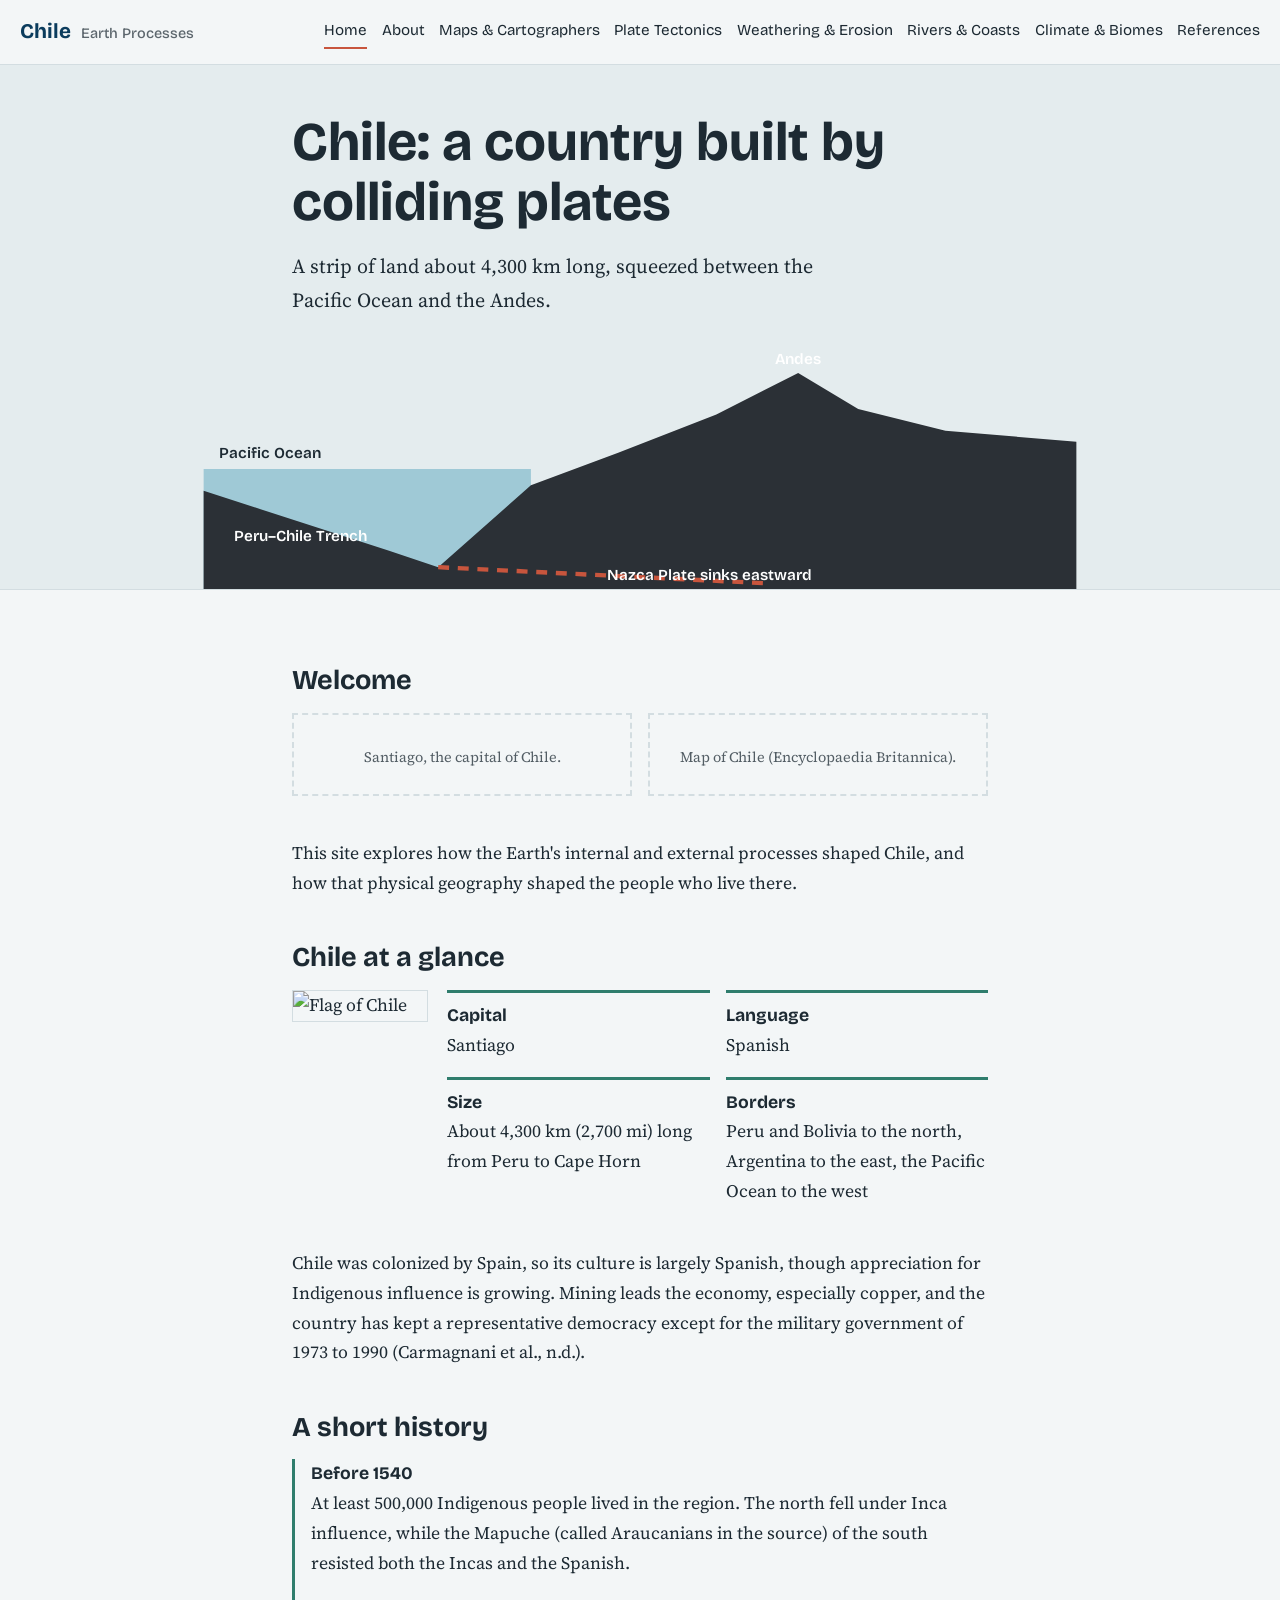
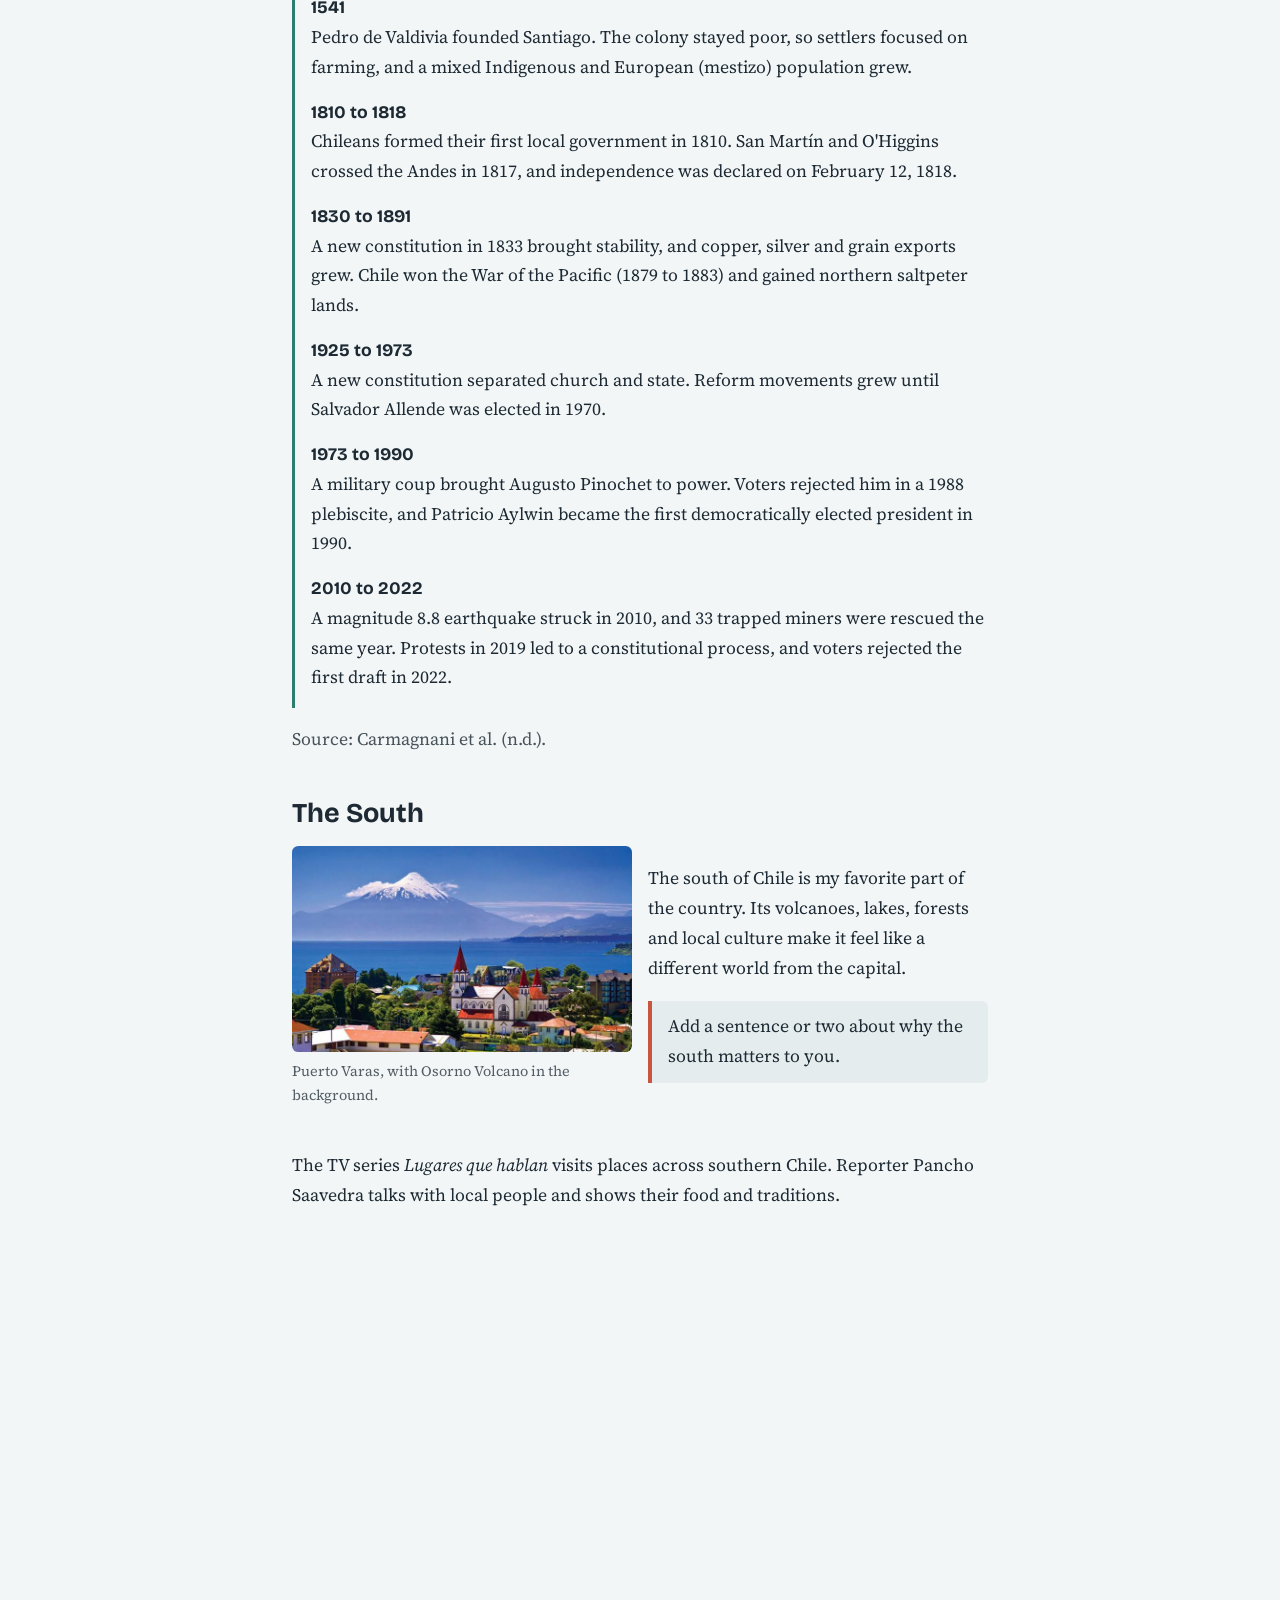
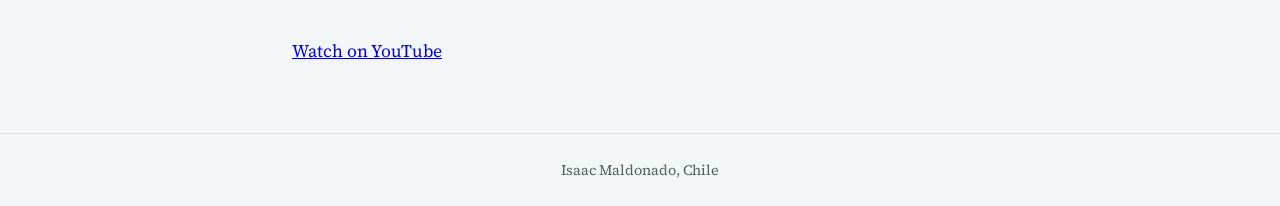
==== index.html @ 99be7ba7 "page created" ====
<!DOCTYPE html>
<html lang="en"><head><meta charset="utf-8">
<meta name="viewport" content="width=device-width, initial-scale=1">
<title>Home | Chile: Earth Processes</title>
<link rel="preconnect" href="https://fonts.googleapis.com"><link rel="preconnect" href="https://fonts.gstatic.com" crossorigin>
<link href="https://fonts.googleapis.com/css2?family=Bricolage+Grotesque:wght@500;700&family=Source+Serif+4:ital,wght@0,400;0,600;1,400&display=swap" rel="stylesheet">
<link rel="stylesheet" href="style.css"></head>
<body>
<header class="top"><a class="brand" href="index.html">Chile<span>Earth Processes</span></a>
<button class="menu" aria-expanded="false" aria-controls="nav">Menu</button>
<nav id="nav"><a href="index.html" aria-current="page">Home</a><a href="about.html">About</a><a href="maps.html">Maps & Cartographers</a><a href="tectonics.html">Plate Tectonics</a><a href="erosion.html">Weathering & Erosion</a><a href="fluvial.html">Rivers & Coasts</a><a href="climate.html">Climate & Biomes</a><a href="references.html">References</a></nav></header>
<div class="hero"><div class="wrap"><h1>Chile: a country built by colliding plates</h1>
<p class="lede">A strip of land about 4,300 km long, squeezed between the Pacific Ocean and the Andes.</p></div><svg class="profile" viewBox="0 0 800 220" role="img" aria-label="Cross-section of the Nazca Plate sinking beneath South America, from the Pacific Ocean to the Andes">
<rect x="0" y="110" width="300" height="110" class="sea"/>
<path d="M0 130 L170 185 L215 200 L300 125 L380 95 L470 60 L545 22 L600 55 L680 75 L800 85 L800 220 L0 220Z" class="land"/>
<path d="M215 200 L520 215" class="slab"/>
<g class="lbl"><text x="14" y="100">Pacific Ocean</text><text x="150" y="176" text-anchor="end">Peru–Chile Trench</text><text x="545" y="14" text-anchor="middle">Andes</text><text x="370" y="212">Nazca Plate sinks eastward</text></g></svg></div><main><section><h2>Welcome</h2><div class="grid2"><figure class="photo "><img src="https://lh3.googleusercontent.com/gps-cs-s/ANWiy9RnWccVKGouKQvMHRQbDvI6HZSTqNsEpRAByefbZnSFNamSkwGDH_rTYiWYM4EadncndArp2KWIuZz6CY-57nAYlPds_dXVDF5NrrbNGHxTCTcZLxsClfuOqmf5DVLZSYnz_Su6rA=s680-w680-h510-rw" alt="Skyline of Santiago, the capital of Chile" loading="lazy" referrerpolicy="no-referrer" onerror="this.parentElement.classList.add('missing')"><figcaption>Santiago, the capital of Chile.</figcaption></figure><figure class="photo "><img src="https://cdn.britannica.com/86/7486-050-6423D01A/Chile.jpg" alt="Political map of Chile" loading="lazy" referrerpolicy="no-referrer" onerror="this.parentElement.classList.add('missing')"><figcaption>Map of Chile (Encyclopaedia Britannica).</figcaption></figure></div><p>This site explores how the Earth's internal and external processes shaped Chile, and how that physical geography shaped the people who live there.</p></section><section><h2>Chile at a glance</h2><div class="flagrow"><img class="flag" src="https://cdn.britannica.com/85/7485-050-2615417F/Flag-Chile.jpg?w=300" alt="Flag of Chile" referrerpolicy="no-referrer"><dl class="facts"><div><dt>Capital</dt><dd>Santiago</dd></div><div><dt>Language</dt><dd>Spanish</dd></div><div><dt>Size</dt><dd>About 4,300 km (2,700 mi) long from Peru to Cape Horn</dd></div><div><dt>Borders</dt><dd>Peru and Bolivia to the north, Argentina to the east, the Pacific Ocean to the west</dd></div></dl></div><p>Chile was colonized by Spain, so its culture is largely Spanish, though appreciation for Indigenous influence is growing. Mining leads the economy, especially copper, and the country has kept a representative democracy except for the military government of 1973 to 1990 (Carmagnani et al., n.d.).</p></section><section><h2>A short history</h2><ul class="timeline"><li><b>Before 1540</b> At least 500,000 Indigenous people lived in the region. The north fell under Inca influence, while the Mapuche (called Araucanians in the source) of the south resisted both the Incas and the Spanish.</li><li><b>1541</b> Pedro de Valdivia founded Santiago. The colony stayed poor, so settlers focused on farming, and a mixed Indigenous and European (mestizo) population grew.</li><li><b>1810 to 1818</b> Chileans formed their first local government in 1810. San Martín and O'Higgins crossed the Andes in 1817, and independence was declared on February 12, 1818.</li><li><b>1830 to 1891</b> A new constitution in 1833 brought stability, and copper, silver and grain exports grew. Chile won the War of the Pacific (1879 to 1883) and gained northern saltpeter lands.</li><li><b>1925 to 1973</b> A new constitution separated church and state. Reform movements grew until Salvador Allende was elected in 1970.</li><li><b>1973 to 1990</b> A military coup brought Augusto Pinochet to power. Voters rejected him in a 1988 plebiscite, and Patricio Aylwin became the first democratically elected president in 1990.</li><li><b>2010 to 2022</b> A magnitude 8.8 earthquake struck in 2010, and 33 trapped miners were rescued the same year. Protests in 2019 led to a constitutional process, and voters rejected the first draft in 2022.</li></ul><p class="note">Source: Carmagnani et al. (n.d.).</p></section><section><h2>The South</h2><div class="grid2"><figure class="photo "><img src="images/puerto-varas.png" alt="Puerto Varas with its church and the snow-capped Osorno Volcano behind Lake Llanquihue" loading="lazy" referrerpolicy="no-referrer" onerror="this.parentElement.classList.add('missing')"><figcaption>Puerto Varas, with Osorno Volcano in the background.</figcaption></figure><div><p>The south of Chile is my favorite part of the country. Its volcanoes, lakes, forests and local culture make it feel like a different world from the capital.</p><p class="todo">Add a sentence or two about why the south matters to you.</p></div></div><p>The TV series <i>Lugares que hablan</i> visits places across southern Chile. Reporter Pancho Saavedra talks with local people and shows their food and traditions.</p><div class="video"><iframe src="https://www.youtube.com/embed/oVpo-tdGRdg" title="Lugares que hablan, southern Chile" loading="lazy" allowfullscreen></iframe></div><p><a href="https://www.youtube.com/watch?v=oVpo-tdGRdg">Watch on YouTube</a></p></section></main>
<footer>Isaac Maldonado, Chile</footer>
<script src="script.js"></script></body></html>
---- style.css ----
:root{--ink:#1d2a33;--bg:#f3f6f7;--pacific:#0b3c5d;--sea:#9fc9d6;--rock:#2b3036;--slab:#c8553d;--moss:#2f7d6d;--line:#d3dde1;
--bg2:#e4ecee}
@media (prefers-color-scheme:dark){:root{--ink:#e6eef1;--bg:#12191e;--bg2:#1a242b;--line:#2c3a43;--pacific:#7fb6cf;--sea:#1f4a5e;--rock:#3a424a;--moss:#5fb5a2}}
*{box-sizing:border-box}
body{margin:0;background:var(--bg);color:var(--ink);font:1.1rem/1.7 "Source Serif 4",Georgia,serif}
h1,h2,.brand,nav a,.menu{font-family:"Bricolage Grotesque",system-ui,sans-serif}
.wrap,main{max-width:46rem;margin:0 auto;padding:0 1.25rem}
.top{display:flex;flex-wrap:wrap;align-items:center;justify-content:space-between;gap:.5rem 1.5rem;padding:.9rem 1.25rem;border-bottom:1px solid var(--line)}
.brand{font-weight:700;font-size:1.3rem;color:var(--pacific);text-decoration:none}
.brand span{font-weight:500;font-size:.9rem;margin-left:.6rem;color:var(--ink);opacity:.7}
nav{display:flex;flex-wrap:wrap;gap:.25rem .9rem}
nav a{color:var(--ink);text-decoration:none;font-size:.95rem;padding:.2rem 0;border-bottom:2px solid transparent}
nav a:hover,nav a[aria-current]{border-color:var(--slab)}
a:focus-visible,button:focus-visible{outline:3px solid var(--moss);outline-offset:3px}
.menu{display:none;background:none;border:1px solid var(--line);color:var(--ink);padding:.4rem .9rem;border-radius:.4rem;font-size:1rem}
.hero{background:var(--bg2);padding-top:3rem;border-bottom:1px solid var(--line)}
h1{font-size:clamp(2rem,6vw,3.4rem);line-height:1.1;margin:0 0 1rem;max-width:18ch}
.lede{font-size:1.25rem;margin:0 0 2rem;max-width:34rem}
.profile{display:block;width:100%;height:auto;max-height:240px}
.profile .sea{fill:var(--sea)}.profile .land{fill:var(--rock)}
.profile .slab{stroke:var(--slab);stroke-width:4;stroke-dasharray:10 8;fill:none;animation:flow 2.5s linear 2}
.profile .lbl text{font:600 14px "Bricolage Grotesque",sans-serif;fill:var(--ink)}
.profile .land~.lbl text:nth-child(n+2){fill:#fff}
@keyframes flow{to{stroke-dashoffset:-72}}
main{padding-top:2rem;padding-bottom:3rem}
h2{font-size:1.7rem;margin:2.2rem 0 .6rem}
.todo{background:var(--bg2);border-left:4px solid var(--slab);padding:.7rem 1rem;border-radius:0 .4rem .4rem 0}
.note{opacity:.8}
.photo{margin:0 0 1.5rem}.photo img{width:100%;height:auto;border-radius:.4rem;display:block}
.photo figcaption{font-size:.9rem;opacity:.75;margin-top:.4rem}
.photo.missing img{display:none}
.photo.missing{border:2px dashed var(--line);padding:3rem 1rem;text-align:center}
.facts{display:grid;grid-template-columns:repeat(auto-fit,minmax(13rem,1fr));gap:1rem;margin:0 0 1.5rem}
.facts div{border-top:3px solid var(--moss);padding-top:.5rem}
.facts dt{font-family:"Bricolage Grotesque",sans-serif;font-weight:700}.facts dd{margin:0}
.refs li{margin-bottom:.8rem;padding-left:2rem;text-indent:-2rem}
footer{border-top:1px solid var(--line);padding:1.5rem 1.25rem;text-align:center;font-size:.9rem;opacity:.75}
@media (max-width:640px){.menu{display:block}nav{display:none;width:100%;flex-direction:column}nav.open{display:flex}}
@media (prefers-reduced-motion:reduce){.profile .slab{animation:none}}
.grid2,.grid3{display:grid;gap:1rem;margin:0 0 1.2rem;align-items:start}
.grid2{grid-template-columns:repeat(auto-fit,minmax(15rem,1fr))}.grid3{grid-template-columns:repeat(auto-fit,minmax(11rem,1fr))}
.photo.missing{padding:1.5rem 1rem;font-size:.9rem}
h3{font-family:"Bricolage Grotesque",sans-serif;font-size:1.25rem;margin:1.5rem 0 .4rem}
.flagrow{display:flex;gap:1.2rem;align-items:flex-start;flex-wrap:wrap}.flag{width:8.5rem;height:auto;border:1px solid var(--line)}.flagrow .facts{flex:1;min-width:14rem}
.timeline{list-style:none;padding:0;margin:0 0 1rem;border-left:3px solid var(--moss)}.timeline li{padding:0 0 .9rem 1rem}.timeline b{display:block;font-family:"Bricolage Grotesque",sans-serif}
.video{position:relative;aspect-ratio:16/9;margin:1rem 0}.video iframe{position:absolute;inset:0;width:100%;height:100%;border:0;border-radius:.4rem}
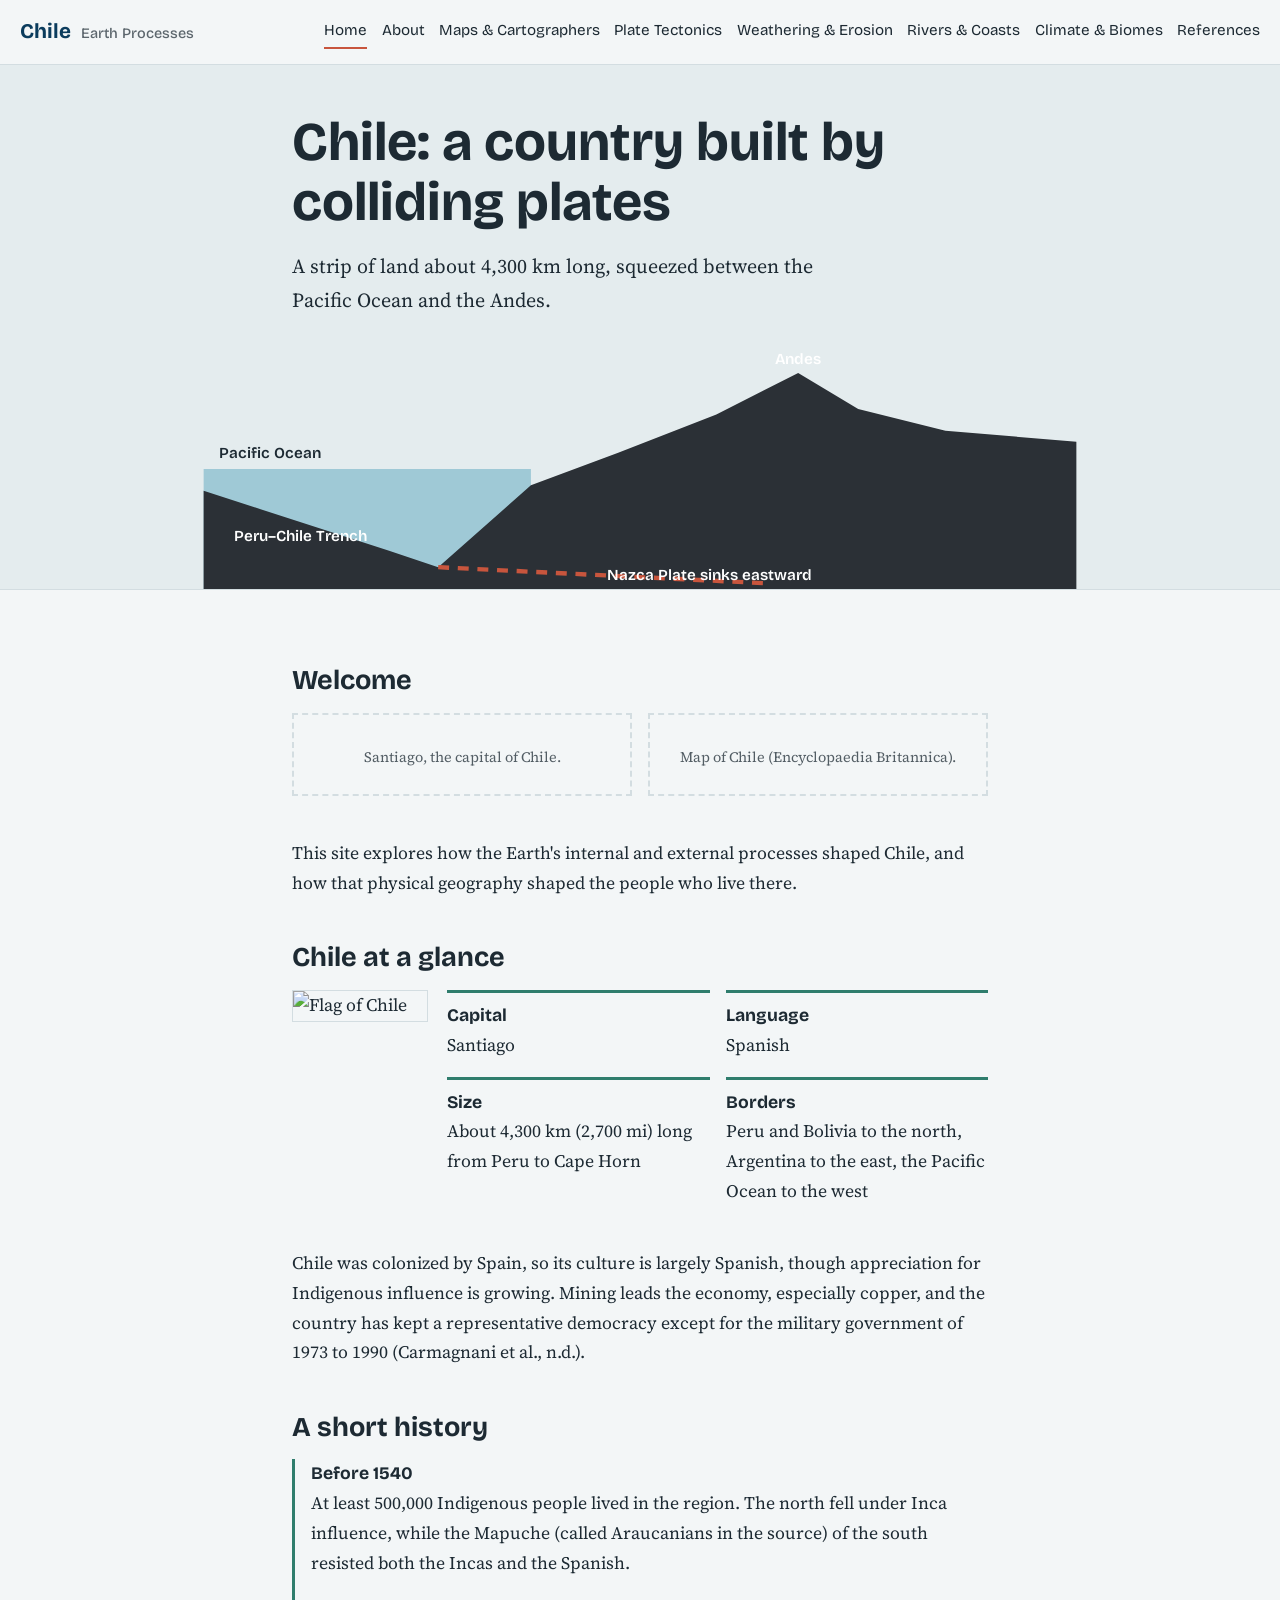
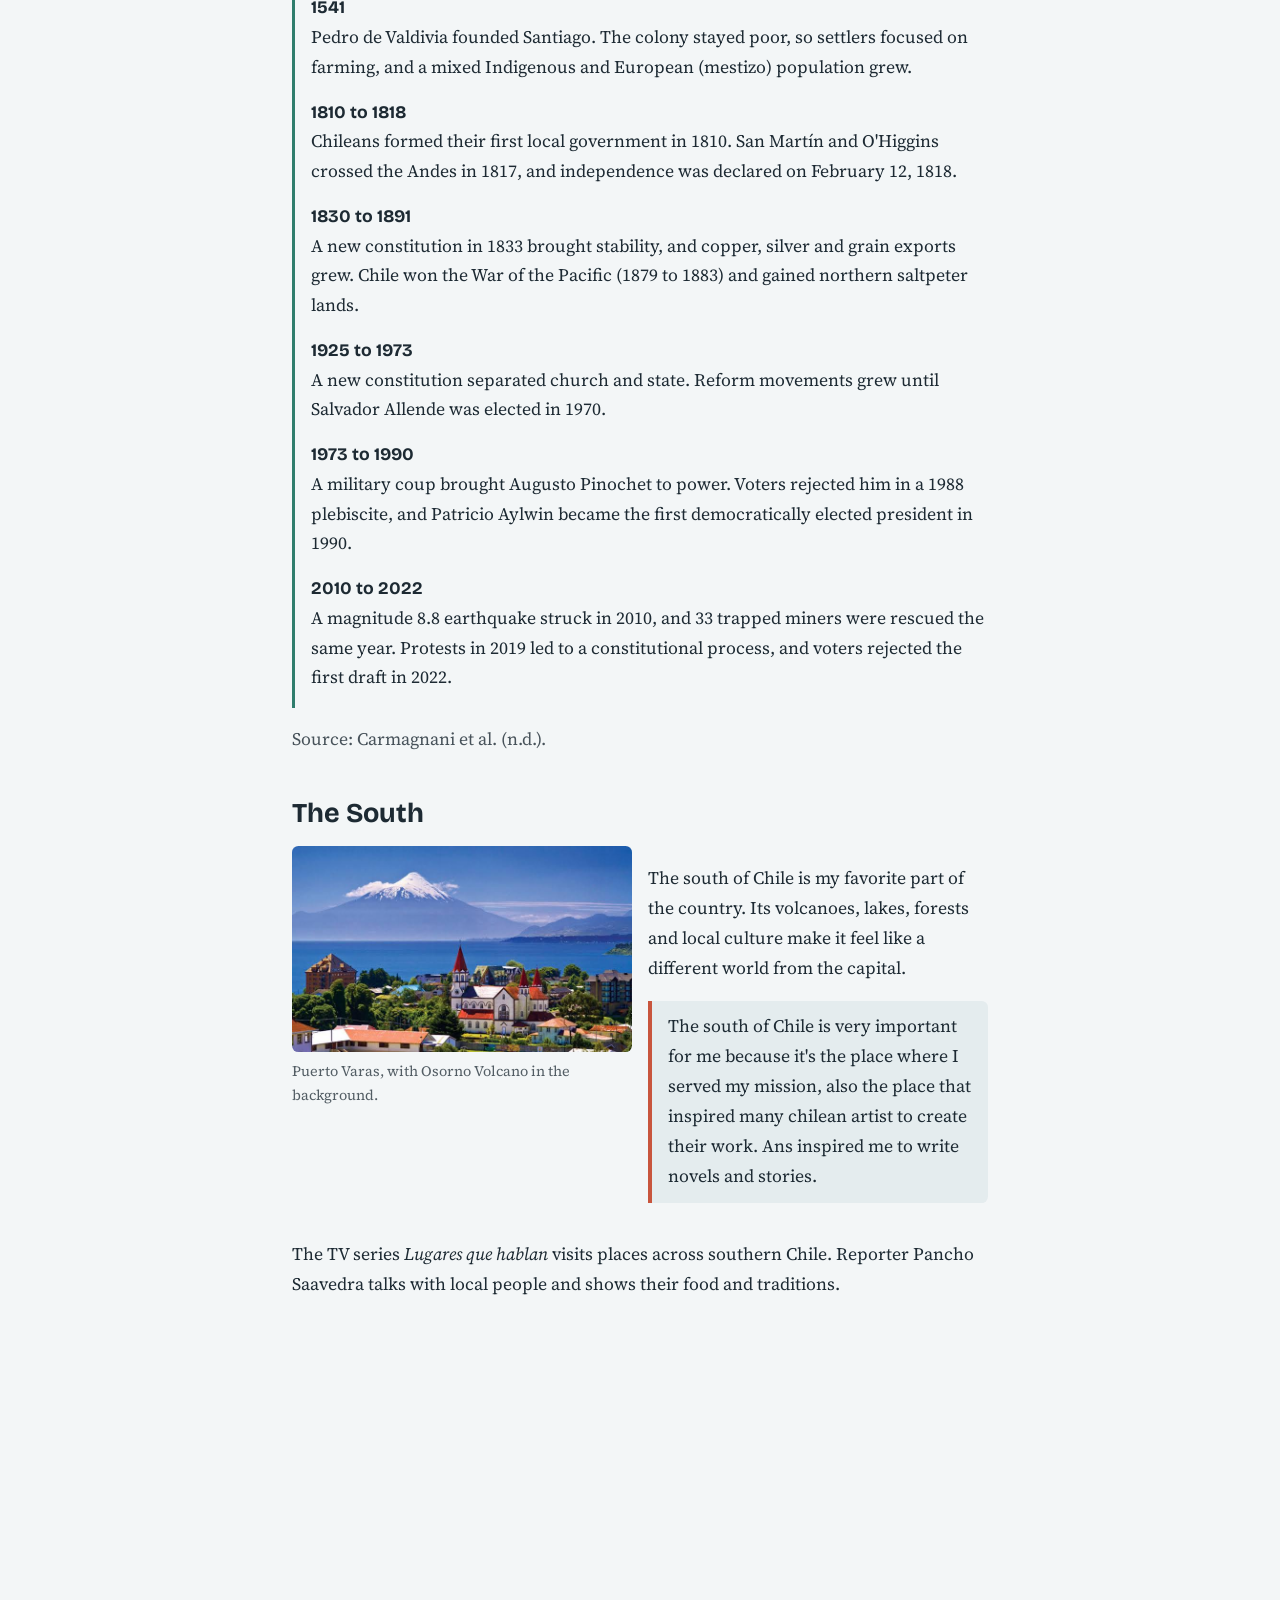
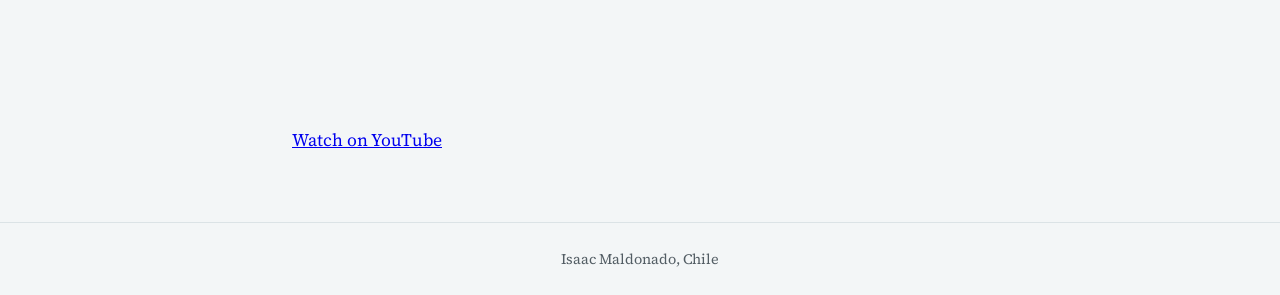
==== commit c8ddc1bf: "south of chile" ====
--- a/index.html
+++ b/index.html
@@ -14,6 +14,6 @@
 <rect x="0" y="110" width="300" height="110" class="sea"/>
 <path d="M0 130 L170 185 L215 200 L300 125 L380 95 L470 60 L545 22 L600 55 L680 75 L800 85 L800 220 L0 220Z" class="land"/>
 <path d="M215 200 L520 215" class="slab"/>
-<g class="lbl"><text x="14" y="100">Pacific Ocean</text><text x="150" y="176" text-anchor="end">Peru–Chile Trench</text><text x="545" y="14" text-anchor="middle">Andes</text><text x="370" y="212">Nazca Plate sinks eastward</text></g></svg></div><main><section><h2>Welcome</h2><div class="grid2"><figure class="photo "><img src="https://lh3.googleusercontent.com/gps-cs-s/ANWiy9RnWccVKGouKQvMHRQbDvI6HZSTqNsEpRAByefbZnSFNamSkwGDH_rTYiWYM4EadncndArp2KWIuZz6CY-57nAYlPds_dXVDF5NrrbNGHxTCTcZLxsClfuOqmf5DVLZSYnz_Su6rA=s680-w680-h510-rw" alt="Skyline of Santiago, the capital of Chile" loading="lazy" referrerpolicy="no-referrer" onerror="this.parentElement.classList.add('missing')"><figcaption>Santiago, the capital of Chile.</figcaption></figure><figure class="photo "><img src="https://cdn.britannica.com/86/7486-050-6423D01A/Chile.jpg" alt="Political map of Chile" loading="lazy" referrerpolicy="no-referrer" onerror="this.parentElement.classList.add('missing')"><figcaption>Map of Chile (Encyclopaedia Britannica).</figcaption></figure></div><p>This site explores how the Earth's internal and external processes shaped Chile, and how that physical geography shaped the people who live there.</p></section><section><h2>Chile at a glance</h2><div class="flagrow"><img class="flag" src="https://cdn.britannica.com/85/7485-050-2615417F/Flag-Chile.jpg?w=300" alt="Flag of Chile" referrerpolicy="no-referrer"><dl class="facts"><div><dt>Capital</dt><dd>Santiago</dd></div><div><dt>Language</dt><dd>Spanish</dd></div><div><dt>Size</dt><dd>About 4,300 km (2,700 mi) long from Peru to Cape Horn</dd></div><div><dt>Borders</dt><dd>Peru and Bolivia to the north, Argentina to the east, the Pacific Ocean to the west</dd></div></dl></div><p>Chile was colonized by Spain, so its culture is largely Spanish, though appreciation for Indigenous influence is growing. Mining leads the economy, especially copper, and the country has kept a representative democracy except for the military government of 1973 to 1990 (Carmagnani et al., n.d.).</p></section><section><h2>A short history</h2><ul class="timeline"><li><b>Before 1540</b> At least 500,000 Indigenous people lived in the region. The north fell under Inca influence, while the Mapuche (called Araucanians in the source) of the south resisted both the Incas and the Spanish.</li><li><b>1541</b> Pedro de Valdivia founded Santiago. The colony stayed poor, so settlers focused on farming, and a mixed Indigenous and European (mestizo) population grew.</li><li><b>1810 to 1818</b> Chileans formed their first local government in 1810. San Martín and O'Higgins crossed the Andes in 1817, and independence was declared on February 12, 1818.</li><li><b>1830 to 1891</b> A new constitution in 1833 brought stability, and copper, silver and grain exports grew. Chile won the War of the Pacific (1879 to 1883) and gained northern saltpeter lands.</li><li><b>1925 to 1973</b> A new constitution separated church and state. Reform movements grew until Salvador Allende was elected in 1970.</li><li><b>1973 to 1990</b> A military coup brought Augusto Pinochet to power. Voters rejected him in a 1988 plebiscite, and Patricio Aylwin became the first democratically elected president in 1990.</li><li><b>2010 to 2022</b> A magnitude 8.8 earthquake struck in 2010, and 33 trapped miners were rescued the same year. Protests in 2019 led to a constitutional process, and voters rejected the first draft in 2022.</li></ul><p class="note">Source: Carmagnani et al. (n.d.).</p></section><section><h2>The South</h2><div class="grid2"><figure class="photo "><img src="images/puerto-varas.png" alt="Puerto Varas with its church and the snow-capped Osorno Volcano behind Lake Llanquihue" loading="lazy" referrerpolicy="no-referrer" onerror="this.parentElement.classList.add('missing')"><figcaption>Puerto Varas, with Osorno Volcano in the background.</figcaption></figure><div><p>The south of Chile is my favorite part of the country. Its volcanoes, lakes, forests and local culture make it feel like a different world from the capital.</p><p class="todo">Add a sentence or two about why the south matters to you.</p></div></div><p>The TV series <i>Lugares que hablan</i> visits places across southern Chile. Reporter Pancho Saavedra talks with local people and shows their food and traditions.</p><div class="video"><iframe src="https://www.youtube.com/embed/oVpo-tdGRdg" title="Lugares que hablan, southern Chile" loading="lazy" allowfullscreen></iframe></div><p><a href="https://www.youtube.com/watch?v=oVpo-tdGRdg">Watch on YouTube</a></p></section></main>
+<g class="lbl"><text x="14" y="100">Pacific Ocean</text><text x="150" y="176" text-anchor="end">Peru–Chile Trench</text><text x="545" y="14" text-anchor="middle">Andes</text><text x="370" y="212">Nazca Plate sinks eastward</text></g></svg></div><main><section><h2>Welcome</h2><div class="grid2"><figure class="photo "><img src="https://lh3.googleusercontent.com/gps-cs-s/ANWiy9RnWccVKGouKQvMHRQbDvI6HZSTqNsEpRAByefbZnSFNamSkwGDH_rTYiWYM4EadncndArp2KWIuZz6CY-57nAYlPds_dXVDF5NrrbNGHxTCTcZLxsClfuOqmf5DVLZSYnz_Su6rA=s680-w680-h510-rw" alt="Skyline of Santiago, the capital of Chile" loading="lazy" referrerpolicy="no-referrer" onerror="this.parentElement.classList.add('missing')"><figcaption>Santiago, the capital of Chile.</figcaption></figure><figure class="photo "><img src="https://cdn.britannica.com/86/7486-050-6423D01A/Chile.jpg" alt="Political map of Chile" loading="lazy" referrerpolicy="no-referrer" onerror="this.parentElement.classList.add('missing')"><figcaption>Map of Chile (Encyclopaedia Britannica).</figcaption></figure></div><p>This site explores how the Earth's internal and external processes shaped Chile, and how that physical geography shaped the people who live there.</p></section><section><h2>Chile at a glance</h2><div class="flagrow"><img class="flag" src="https://cdn.britannica.com/85/7485-050-2615417F/Flag-Chile.jpg?w=300" alt="Flag of Chile" referrerpolicy="no-referrer"><dl class="facts"><div><dt>Capital</dt><dd>Santiago</dd></div><div><dt>Language</dt><dd>Spanish</dd></div><div><dt>Size</dt><dd>About 4,300 km (2,700 mi) long from Peru to Cape Horn</dd></div><div><dt>Borders</dt><dd>Peru and Bolivia to the north, Argentina to the east, the Pacific Ocean to the west</dd></div></dl></div><p>Chile was colonized by Spain, so its culture is largely Spanish, though appreciation for Indigenous influence is growing. Mining leads the economy, especially copper, and the country has kept a representative democracy except for the military government of 1973 to 1990 (Carmagnani et al., n.d.).</p></section><section><h2>A short history</h2><ul class="timeline"><li><b>Before 1540</b> At least 500,000 Indigenous people lived in the region. The north fell under Inca influence, while the Mapuche (called Araucanians in the source) of the south resisted both the Incas and the Spanish.</li><li><b>1541</b> Pedro de Valdivia founded Santiago. The colony stayed poor, so settlers focused on farming, and a mixed Indigenous and European (mestizo) population grew.</li><li><b>1810 to 1818</b> Chileans formed their first local government in 1810. San Martín and O'Higgins crossed the Andes in 1817, and independence was declared on February 12, 1818.</li><li><b>1830 to 1891</b> A new constitution in 1833 brought stability, and copper, silver and grain exports grew. Chile won the War of the Pacific (1879 to 1883) and gained northern saltpeter lands.</li><li><b>1925 to 1973</b> A new constitution separated church and state. Reform movements grew until Salvador Allende was elected in 1970.</li><li><b>1973 to 1990</b> A military coup brought Augusto Pinochet to power. Voters rejected him in a 1988 plebiscite, and Patricio Aylwin became the first democratically elected president in 1990.</li><li><b>2010 to 2022</b> A magnitude 8.8 earthquake struck in 2010, and 33 trapped miners were rescued the same year. Protests in 2019 led to a constitutional process, and voters rejected the first draft in 2022.</li></ul><p class="note">Source: Carmagnani et al. (n.d.).</p></section><section><h2>The South</h2><div class="grid2"><figure class="photo "><img src="images/puerto-varas.png" alt="Puerto Varas with its church and the snow-capped Osorno Volcano behind Lake Llanquihue" loading="lazy" referrerpolicy="no-referrer" onerror="this.parentElement.classList.add('missing')"><figcaption>Puerto Varas, with Osorno Volcano in the background.</figcaption></figure><div><p>The south of Chile is my favorite part of the country. Its volcanoes, lakes, forests and local culture make it feel like a different world from the capital.</p><p class="todo">The south of Chile is very important for me because it's the place where I served my mission, also the place that inspired many chilean artist to create their work. Ans inspired me to write novels and stories.</p></div></div><p>The TV series <i>Lugares que hablan</i> visits places across southern Chile. Reporter Pancho Saavedra talks with local people and shows their food and traditions.</p><div class="video"><iframe src="https://www.youtube.com/embed/oVpo-tdGRdg" title="Lugares que hablan, southern Chile" loading="lazy" allowfullscreen></iframe></div><p><a href="https://www.youtube.com/watch?v=oVpo-tdGRdg">Watch on YouTube</a></p></section></main>
 <footer>Isaac Maldonado, Chile</footer>
 <script src="script.js"></script></body></html>
